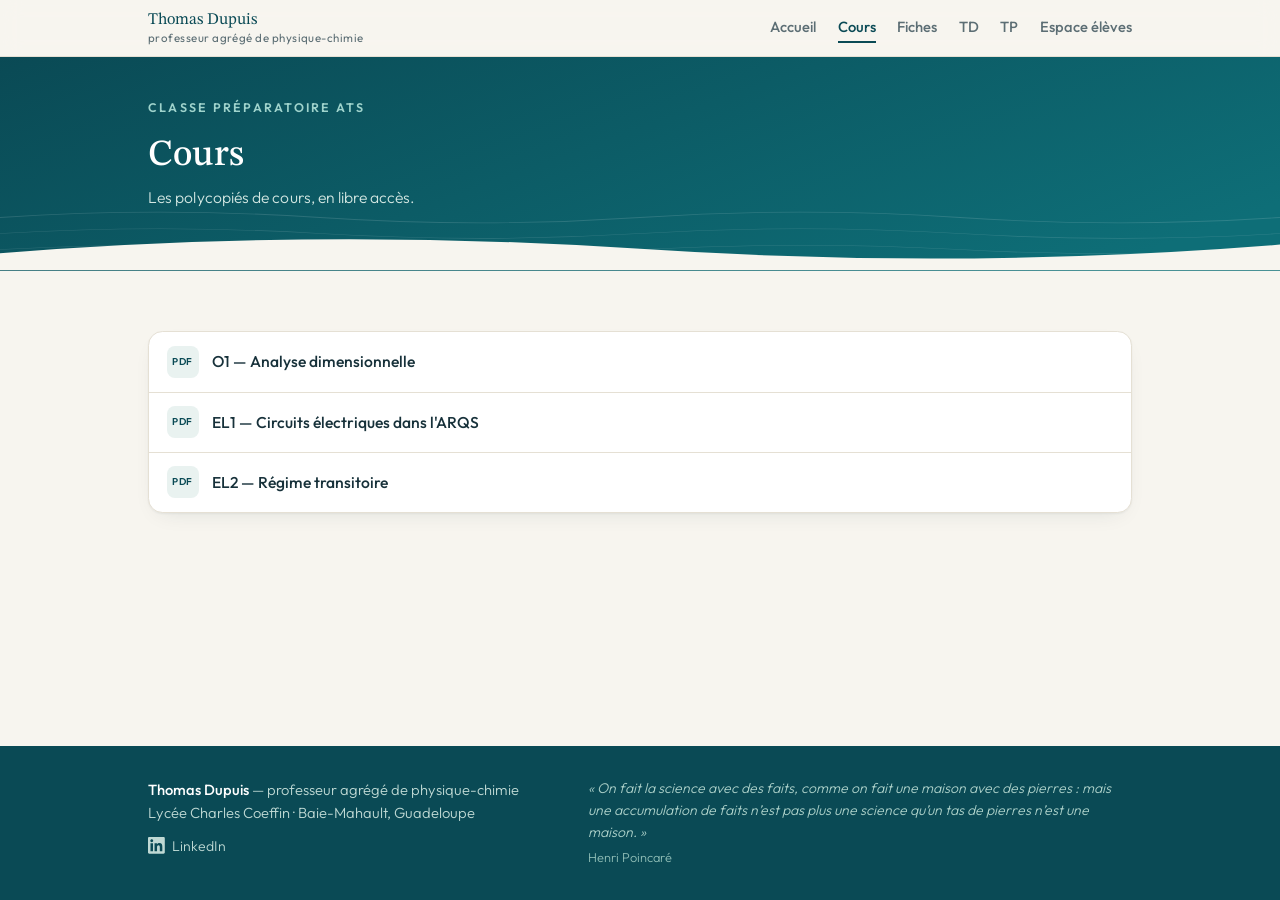
==== cours.html @ 6513dec6 "Add files via upload" ====
<!DOCTYPE html>
<html lang="fr">
<head>
<meta charset="UTF-8">
<meta name="viewport" content="width=device-width, initial-scale=1.0">
<title>Cours — Physique ATS</title>
<link rel="preconnect" href="https://fonts.googleapis.com">
<link rel="preconnect" href="https://fonts.gstatic.com" crossorigin>
<link href="https://fonts.googleapis.com/css2?family=STIX+Two+Text:wght@400;500;600&family=Outfit:wght@300;400;500;600&display=swap" rel="stylesheet">
<link rel="stylesheet" href="style.css">
</head>
<body>

<nav>
  <div class="nav-inner">
    <a class="nav-marque" href="index.html">
      <span class="nom">Thomas Dupuis</span>
      <span class="statut">professeur agrégé de physique-chimie</span>
    </a>
    <a class="lien" href="index.html">Accueil</a>
    <a class="lien actif" href="cours.html">Cours</a>
    <a class="lien" href="fiches.html">Fiches</a>
    <a class="lien" href="td.html">TD</a>
    <a class="lien" href="tp.html">TP</a>
    <a class="lien" href="eleves.html">Espace élèves</a>
  </div>
</nav>

<header class="hero compact">
  <svg class="ondes" viewBox="0 0 1200 400" preserveAspectRatio="none" aria-hidden="true">
    <path d="M0 300 Q150 280 300 300 T600 300 T900 300 T1200 300" fill="none" stroke="#fff" stroke-width="1.5"/>
    <path d="M0 330 Q150 312 300 330 T600 330 T900 330 T1200 330" fill="none" stroke="#fff" stroke-width="1.2"/>
    <path d="M0 360 Q150 344 300 360 T600 360 T900 360 T1200 360" fill="none" stroke="#fff" stroke-width="1"/>
  </svg>
  <div class="hero-inner">
    <div class="hero-texte">
      <p class="surtitre">Classe préparatoire ATS</p>
      <h1>Cours</h1>
      <p class="sous-titre">Les polycopiés de cours, en libre accès.</p>
    </div>
  </div>
</header>
<svg class="vague" viewBox="0 0 1200 60" preserveAspectRatio="none" aria-hidden="true">
  <path d="M0 60 L0 40 Q300 10 600 35 T1200 30 L1200 60 Z"/>
</svg>

<main>
  <div class="page">
    <section class="apparait">
      <div class="carte"><ul class="docs" data-liste="COURS"></ul></div>
    </section>
  </div>
</main>

<footer>
  <div class="footer-inner">
    <div><strong>Thomas Dupuis</strong> — professeur agrégé de physique-chimie<br>
    Lycée Charles Coeffin · Baie-Mahault, Guadeloupe<br>
    <a class="linkedin" href="https://www.linkedin.com/in/thomas-dupuis-775603148/" target="_blank" rel="noopener" aria-label="Profil LinkedIn de Thomas Dupuis">
      <svg viewBox="0 0 24 24" aria-hidden="true"><path d="M20.447 20.452h-3.554v-5.569c0-1.328-.027-3.037-1.852-3.037-1.853 0-2.136 1.445-2.136 2.939v5.667H9.351V9h3.414v1.561h.046c.477-.9 1.637-1.85 3.37-1.85 3.601 0 4.267 2.37 4.267 5.455v6.286zM5.337 7.433c-1.144 0-2.063-.926-2.063-2.065 0-1.138.92-2.063 2.063-2.063 1.14 0 2.064.925 2.064 2.063 0 1.139-.925 2.065-2.064 2.065zm1.782 13.019H3.555V9h3.564v11.452zM22.225 0H1.771C.792 0 0 .774 0 1.729v20.542C0 23.227.792 24 1.771 24h20.451C23.2 24 24 23.227 24 22.271V1.729C24 .774 23.2 0 22.225 0z"/></svg>
      LinkedIn</a></div>
    <div class="citation">« On fait la science avec des faits, comme on fait une maison avec des pierres :
    mais une accumulation de faits n’est pas plus une science qu’un tas de pierres n’est une maison. »
    <span class="auteur">Henri Poincaré</span></div>
  </div>
</footer>

<script src="documents.js"></script>
<script src="commun.js"></script>
</body>
</html>
---- style.css ----
/* ==========================================================
   STYLE.CSS — apparence du site (palette modifiable ici)
   Bleu-vert lagon :
     foncé  #0A4A55  (titres, bandeaux)
     accent #0E6E77  (liens, boutons)
     clair  #E9F2F0  (fonds doux)
   ========================================================== */
:root{
  --sable:        #F7F5EF;
  --encre:        #17313A;
  --encre-2:      #5C6E74;
  --accent:       #0E6E77;
  --accent-fonce: #0A4A55;
  --accent-clair: #E9F2F0;
  --ecume:        #FFFFFF;
  --trait:        #E5E0D4;
  --ombre: 0 1px 2px rgba(23,49,58,.05), 0 8px 24px -12px rgba(23,49,58,.14);
}

*{margin:0;padding:0;box-sizing:border-box}
html{scroll-behavior:smooth;scroll-padding-top:5rem}
body{
  font-family:'Outfit',system-ui,sans-serif;
  background:var(--sable);
  color:var(--encre);
  line-height:1.6;
  -webkit-font-smoothing:antialiased;
  display:flex;flex-direction:column;min-height:100vh;
}
main{flex:1}
h1,h2,h3{font-family:'STIX Two Text',Georgia,serif;font-weight:500;line-height:1.2}

/* ---------- Navigation ---------- */
nav{
  position:sticky;top:0;z-index:50;
  background:rgba(247,245,239,.88);
  backdrop-filter:blur(10px);-webkit-backdrop-filter:blur(10px);
  border-bottom:1px solid var(--trait);
}
.nav-inner{
  max-width:64rem;margin:0 auto;padding:.65rem 1.25rem;
  display:flex;align-items:center;gap:1.35rem;flex-wrap:wrap;
}
.nav-marque{text-decoration:none;margin-right:auto;line-height:1.25}
.nav-marque .nom{font-family:'STIX Two Text',serif;font-size:1.02rem;color:var(--accent-fonce);display:block}
.nav-marque .statut{font-size:.72rem;color:var(--encre-2);letter-spacing:.04em;display:block}
nav a.lien{
  color:var(--encre-2);text-decoration:none;font-size:.92rem;font-weight:500;
  padding:.15rem 0;border-bottom:2px solid transparent;
  transition:color .2s,border-color .2s;
}
nav a.lien:hover{color:var(--accent);border-color:var(--accent)}
nav a.lien.actif{color:var(--accent-fonce);border-color:var(--accent-fonce)}

/* ---------- Bandeau (hero) ---------- */
header.hero{
  background:linear-gradient(160deg,var(--accent-fonce) 0%,var(--accent) 90%);
  color:#F2F7F5;
  position:relative;overflow:hidden;
}
.hero svg.ondes{position:absolute;inset:0;width:100%;height:100%;opacity:.13;pointer-events:none}
.hero-inner{
  max-width:64rem;margin:0 auto;position:relative;z-index:1;
  padding:4.2rem 1.25rem 5.6rem;
  display:flex;align-items:center;gap:2.2rem;
}
.hero-texte{flex:1;min-width:0}
.hero .surtitre{
  text-transform:uppercase;letter-spacing:.18em;font-size:.78rem;
  color:#9FD3CC;font-weight:600;margin-bottom:1rem;
}
.hero h1{font-size:clamp(2rem,4.6vw,3rem);margin-bottom:1rem;color:#fff}
.hero p.sous-titre{color:#D3E7E2;font-weight:300;font-size:.98rem;letter-spacing:.005em}
.hero-photo{
  flex:0 0 25rem;max-width:46%;
  border-radius:1rem;overflow:hidden;
  box-shadow:0 12px 32px -10px rgba(0,0,0,.45);
  border:3px solid rgba(255,255,255,.25);
  transform:rotate(1.2deg);
}
.hero-photo img{display:block;width:100%;height:auto}
/* bandeau réduit des sous-pages */
header.hero.compact .hero-inner{padding:2.6rem 1.25rem 3.8rem}
header.hero.compact h1{font-size:clamp(1.6rem,3.6vw,2.3rem);margin-bottom:.4rem}

.vague{display:block;width:100%;height:3.2rem;margin-top:-3.2rem;position:relative;z-index:2}
.vague path{fill:var(--sable)}

/* ---------- Annonce ---------- */
.annonce{max-width:64rem;margin:1.4rem auto -.8rem;padding:0 1.25rem}
.annonce>div{
  background:#FDF8EC;border:1px solid #EAD9A8;border-radius:.6rem;
  padding:.7rem 1rem;font-size:.95rem;color:#6B5720;
}

/* ---------- Contenu ---------- */
main>.page{max-width:64rem;margin:0 auto;padding:1.2rem 1.25rem 4rem}
section{padding-top:2.6rem}
.sec-tete{display:flex;align-items:baseline;gap:.9rem;margin-bottom:1.1rem}
.sec-tete h2{font-size:1.45rem;color:var(--accent-fonce)}
.sec-tete .filet{flex:1;height:1px;background:var(--trait)}
.sec-note{color:var(--encre-2);font-size:.93rem;margin:-.5rem 0 1.1rem}

/* ---------- Tuiles de l'accueil ---------- */
.tuiles{
  display:grid;grid-template-columns:repeat(auto-fit,minmax(15rem,1fr));
  gap:1.1rem;margin-top:2.4rem;
}
a.tuile{
  background:var(--ecume);border:1px solid var(--trait);border-radius:1rem;
  box-shadow:var(--ombre);padding:1.35rem 1.4rem 1.2rem;
  text-decoration:none;color:var(--encre);
  transition:transform .22s,box-shadow .22s,border-color .22s;
  display:flex;flex-direction:column;gap:.35rem;
}
a.tuile:hover{
  transform:translateY(-4px);border-color:var(--accent);
  box-shadow:0 4px 8px rgba(23,49,58,.06), 0 16px 34px -12px rgba(10,74,85,.28);
}
a.tuile h2{font-size:1.22rem;color:var(--accent-fonce)}
a.tuile p{font-size:.9rem;color:var(--encre-2);font-weight:300}
a.tuile .fleche{
  margin-top:auto;padding-top:.5rem;color:var(--accent);font-weight:600;font-size:.9rem;
  transition:padding-left .22s;
}
a.tuile:hover .fleche{padding-left:.4rem}
a.tuile.protegee h2::after{content:" 🔒";font-size:.85rem}

/* ---------- Listes de documents ---------- */
.carte{
  background:var(--ecume);border:1px solid var(--trait);border-radius:.9rem;
  box-shadow:var(--ombre);overflow:hidden;
}
ul.docs{list-style:none}
ul.docs li+li{border-top:1px solid var(--trait)}
ul.docs a{
  display:flex;align-items:center;gap:.85rem;
  padding:.85rem 1.1rem;text-decoration:none;color:var(--encre);
  font-weight:500;font-size:.98rem;
  transition:background .2s,padding-left .25s,color .2s;
}
ul.docs a:hover{background:var(--accent-clair);padding-left:1.45rem;color:var(--accent-fonce)}
ul.docs .pdf{
  flex:none;width:2rem;height:2rem;border-radius:.5rem;
  background:var(--accent-clair);color:var(--accent-fonce);
  display:grid;place-items:center;font-size:.62rem;font-weight:600;letter-spacing:.05em;
}
.vide{padding:1rem 1.1rem;color:var(--encre-2);font-size:.95rem;font-style:italic}

/* ---------- Espace élèves ---------- */
.verrou{text-align:center;padding:2.6rem 1.25rem;margin-top:2.2rem}
.verrou p{color:var(--encre-2);max-width:27rem;margin:0 auto 1.4rem}
.champ-code{display:flex;gap:.6rem;justify-content:center;flex-wrap:wrap}
.champ-code input{
  font:inherit;padding:.65rem 1rem;border:1px solid var(--trait);border-radius:.6rem;
  background:#fff;width:14rem;text-align:center;letter-spacing:.08em;
  transition:border-color .2s,box-shadow .2s;
}
.champ-code input:focus{outline:none;border-color:var(--accent);box-shadow:0 0 0 3px rgba(14,110,119,.18)}
.champ-code button{
  font:inherit;font-weight:600;cursor:pointer;
  background:var(--accent);color:#fff;border:none;border-radius:.6rem;
  padding:.65rem 1.4rem;transition:background .2s,transform .1s;
}
.champ-code button:hover{background:var(--accent-fonce)}
.champ-code button:active{transform:scale(.97)}
.erreur-code{color:#A33B2E;font-size:.9rem;margin-top:.8rem;min-height:1.4em}
@keyframes secousse{
  0%,100%{transform:translateX(0)}20%,60%{transform:translateX(-6px)}40%,80%{transform:translateX(6px)}
}
.secousse{animation:secousse .4s}
.deconnexion{margin-top:1.6rem;text-align:right}
.deconnexion button{
  font:inherit;font-size:.85rem;color:var(--encre-2);background:none;border:none;
  cursor:pointer;text-decoration:underline;
}
.deconnexion button:hover{color:var(--accent)}

/* ---------- Apparition au défilement ---------- */
.apparait{opacity:0;transform:translateY(14px);transition:opacity .6s ease,transform .6s ease}
.apparait.visible{opacity:1;transform:none}
@media (prefers-reduced-motion:reduce){
  html{scroll-behavior:auto}
  .apparait{opacity:1;transform:none;transition:none}
}

/* ---------- Pied de page ---------- */
footer{background:var(--accent-fonce);color:#BFD9D4;margin-top:2rem}
.footer-inner{
  max-width:64rem;margin:0 auto;padding:2rem 1.25rem;
  font-size:.92rem;font-weight:300;
  display:flex;justify-content:space-between;gap:1rem;flex-wrap:wrap;
}
footer strong{color:#fff;font-weight:500}
footer a.linkedin{
  display:inline-flex;align-items:center;gap:.45rem;
  color:#BFD9D4;text-decoration:none;font-size:.88rem;margin-top:.6rem;
  transition:color .2s;
}
footer a.linkedin:hover{color:#fff}
footer a.linkedin svg{width:1.05rem;height:1.05rem;fill:currentColor}
footer .citation{
  font-style:italic;font-size:.88rem;color:#A9CEC7;
  max-width:34rem;line-height:1.55;
}
footer .citation .auteur{font-style:normal;font-size:.8rem;color:#8FBDB6;display:block;margin-top:.3rem}

/* ---------- Écrans étroits ---------- */
@media (max-width:720px){
  .hero-inner{flex-direction:column;align-items:flex-start;gap:1.8rem;padding:3rem 1.25rem 4.6rem}
  .hero-photo{flex:none;max-width:100%;width:100%;transform:none}
  .nav-inner{gap:.85rem}
}
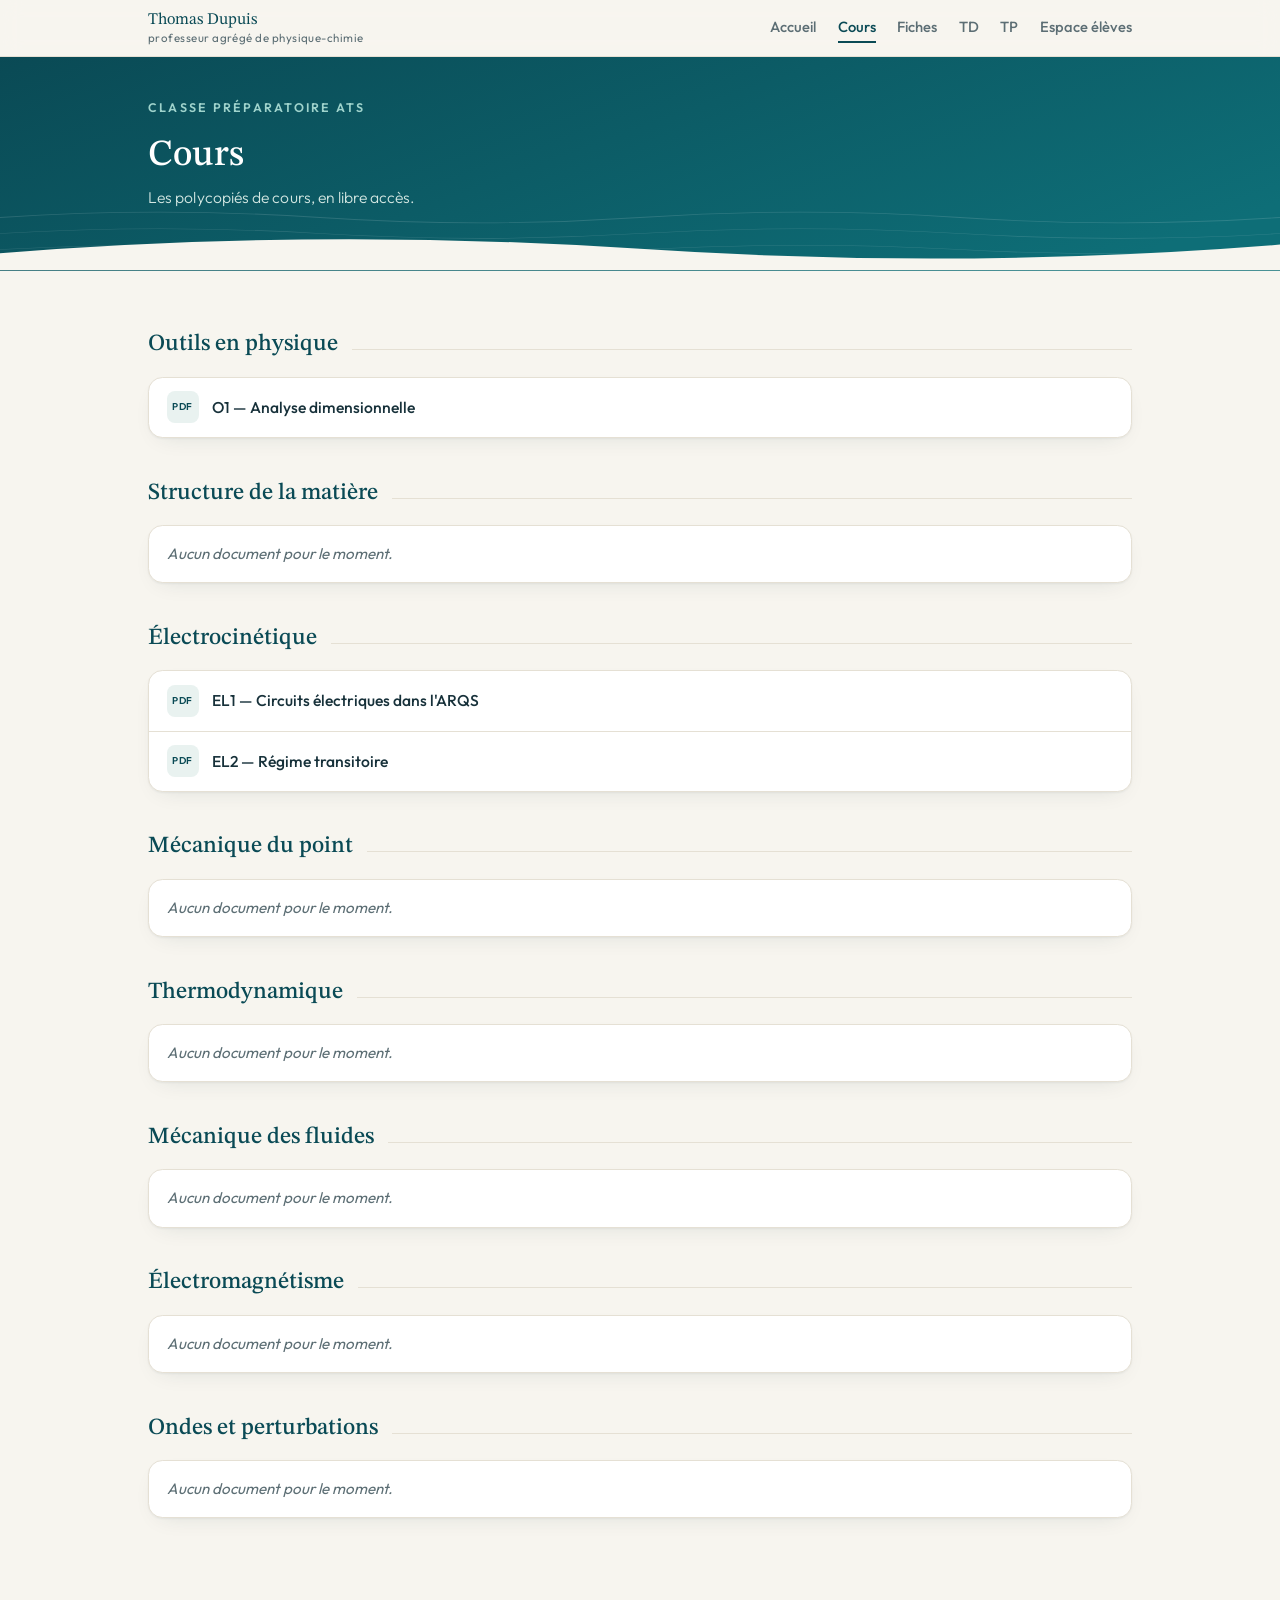
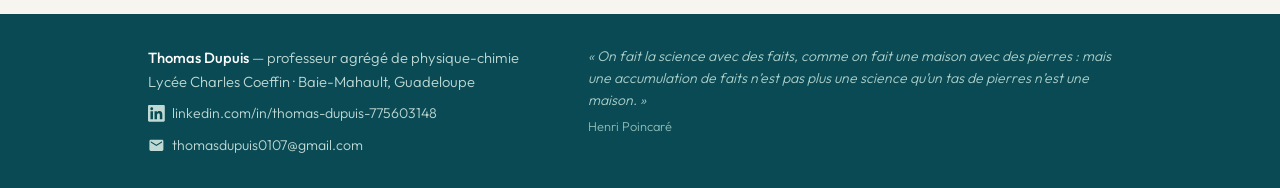
==== commit 7ba415e8: "Add files via upload" ====
--- a/cours.html
+++ b/cours.html
@@ -18,11 +18,13 @@
       <span class="statut">professeur agrégé de physique-chimie</span>
     </a>
     <a class="lien" href="index.html">Accueil</a>
+    <div class="nav-groupe">
     <a class="lien actif" href="cours.html">Cours</a>
     <a class="lien" href="fiches.html">Fiches</a>
     <a class="lien" href="td.html">TD</a>
     <a class="lien" href="tp.html">TP</a>
     <a class="lien" href="eleves.html">Espace élèves</a>
+    </div>
   </div>
 </nav>
 
@@ -46,9 +48,7 @@
 
 <main>
   <div class="page">
-    <section class="apparait">
-      <div class="carte"><ul class="docs" data-liste="COURS"></ul></div>
-    </section>
+    <div data-rubrique="COURS"></div>
   </div>
 </main>
 
@@ -56,9 +56,12 @@
   <div class="footer-inner">
     <div><strong>Thomas Dupuis</strong> — professeur agrégé de physique-chimie<br>
     Lycée Charles Coeffin · Baie-Mahault, Guadeloupe<br>
-    <a class="linkedin" href="https://www.linkedin.com/in/thomas-dupuis-775603148/" target="_blank" rel="noopener" aria-label="Profil LinkedIn de Thomas Dupuis">
+    <a class="contact" href="https://www.linkedin.com/in/thomas-dupuis-775603148/" target="_blank" rel="noopener" aria-label="Profil LinkedIn de Thomas Dupuis">
       <svg viewBox="0 0 24 24" aria-hidden="true"><path d="M20.447 20.452h-3.554v-5.569c0-1.328-.027-3.037-1.852-3.037-1.853 0-2.136 1.445-2.136 2.939v5.667H9.351V9h3.414v1.561h.046c.477-.9 1.637-1.85 3.37-1.85 3.601 0 4.267 2.37 4.267 5.455v6.286zM5.337 7.433c-1.144 0-2.063-.926-2.063-2.065 0-1.138.92-2.063 2.063-2.063 1.14 0 2.064.925 2.064 2.063 0 1.139-.925 2.065-2.064 2.065zm1.782 13.019H3.555V9h3.564v11.452zM22.225 0H1.771C.792 0 0 .774 0 1.729v20.542C0 23.227.792 24 1.771 24h20.451C23.2 24 24 23.227 24 22.271V1.729C24 .774 23.2 0 22.225 0z"/></svg>
-      LinkedIn</a></div>
+      linkedin.com/in/thomas-dupuis-775603148</a>
+    <a class="contact" href="mailto:thomasdupuis0107@gmail.com" aria-label="Écrire à Thomas Dupuis">
+      <svg viewBox="0 0 24 24" aria-hidden="true"><path d="M20 4H4c-1.1 0-1.99.9-1.99 2L2 18c0 1.1.9 2 2 2h16c1.1 0 2-.9 2-2V6c0-1.1-.9-2-2-2zm0 4-8 5-8-5V6l8 5 8-5v2z"/></svg>
+      thomasdupuis0107@gmail.com</a></div>
     <div class="citation">« On fait la science avec des faits, comme on fait une maison avec des pierres :
     mais une accumulation de faits n’est pas plus une science qu’un tas de pierres n’est une maison. »
     <span class="auteur">Henri Poincaré</span></div>
--- a/style.css
+++ b/style.css
@@ -50,6 +50,7 @@
   transition:color .2s,border-color .2s;
 }
 nav a.lien:hover{color:var(--accent);border-color:var(--accent)}
+.nav-groupe{display:contents}
 nav a.lien.actif{color:var(--accent-fonce);border-color:var(--accent-fonce)}
 
 /* ---------- Bandeau (hero) ---------- */
@@ -192,13 +193,13 @@
   display:flex;justify-content:space-between;gap:1rem;flex-wrap:wrap;
 }
 footer strong{color:#fff;font-weight:500}
-footer a.linkedin{
-  display:inline-flex;align-items:center;gap:.45rem;
-  color:#BFD9D4;text-decoration:none;font-size:.88rem;margin-top:.6rem;
-  transition:color .2s;
-}
-footer a.linkedin:hover{color:#fff}
-footer a.linkedin svg{width:1.05rem;height:1.05rem;fill:currentColor}
+footer a.contact{
+  display:flex;align-items:center;gap:.45rem;
+  color:#BFD9D4;text-decoration:none;font-size:.88rem;margin-top:.55rem;
+  transition:color .2s;width:fit-content;
+}
+footer a.contact:hover{color:#fff}
+footer a.contact svg{flex:none;width:1.05rem;height:1.05rem;fill:currentColor}
 footer .citation{
   font-style:italic;font-size:.88rem;color:#A9CEC7;
   max-width:34rem;line-height:1.55;
@@ -210,4 +211,12 @@
   .hero-inner{flex-direction:column;align-items:flex-start;gap:1.8rem;padding:3rem 1.25rem 4.6rem}
   .hero-photo{flex:none;max-width:100%;width:100%;transform:none}
   .nav-inner{gap:.85rem}
-}
+  /* Sur téléphone : "Accueil" reste en haut avec le nom,
+     les autres rubriques (Cours, Fiches, TD, TP, Espace élèves)
+     passent ensemble sur la ligne du dessous */
+  .nav-groupe{display:flex;flex-basis:100%;flex-wrap:wrap;justify-content:space-between;gap:.85rem .5rem}
+  /* Surtitre de l'accueil : centré, sur deux lignes */
+  .hero .surtitre{text-align:center}
+  .hero .surtitre span{display:block}
+  .hero .surtitre .sep{display:none}
+}
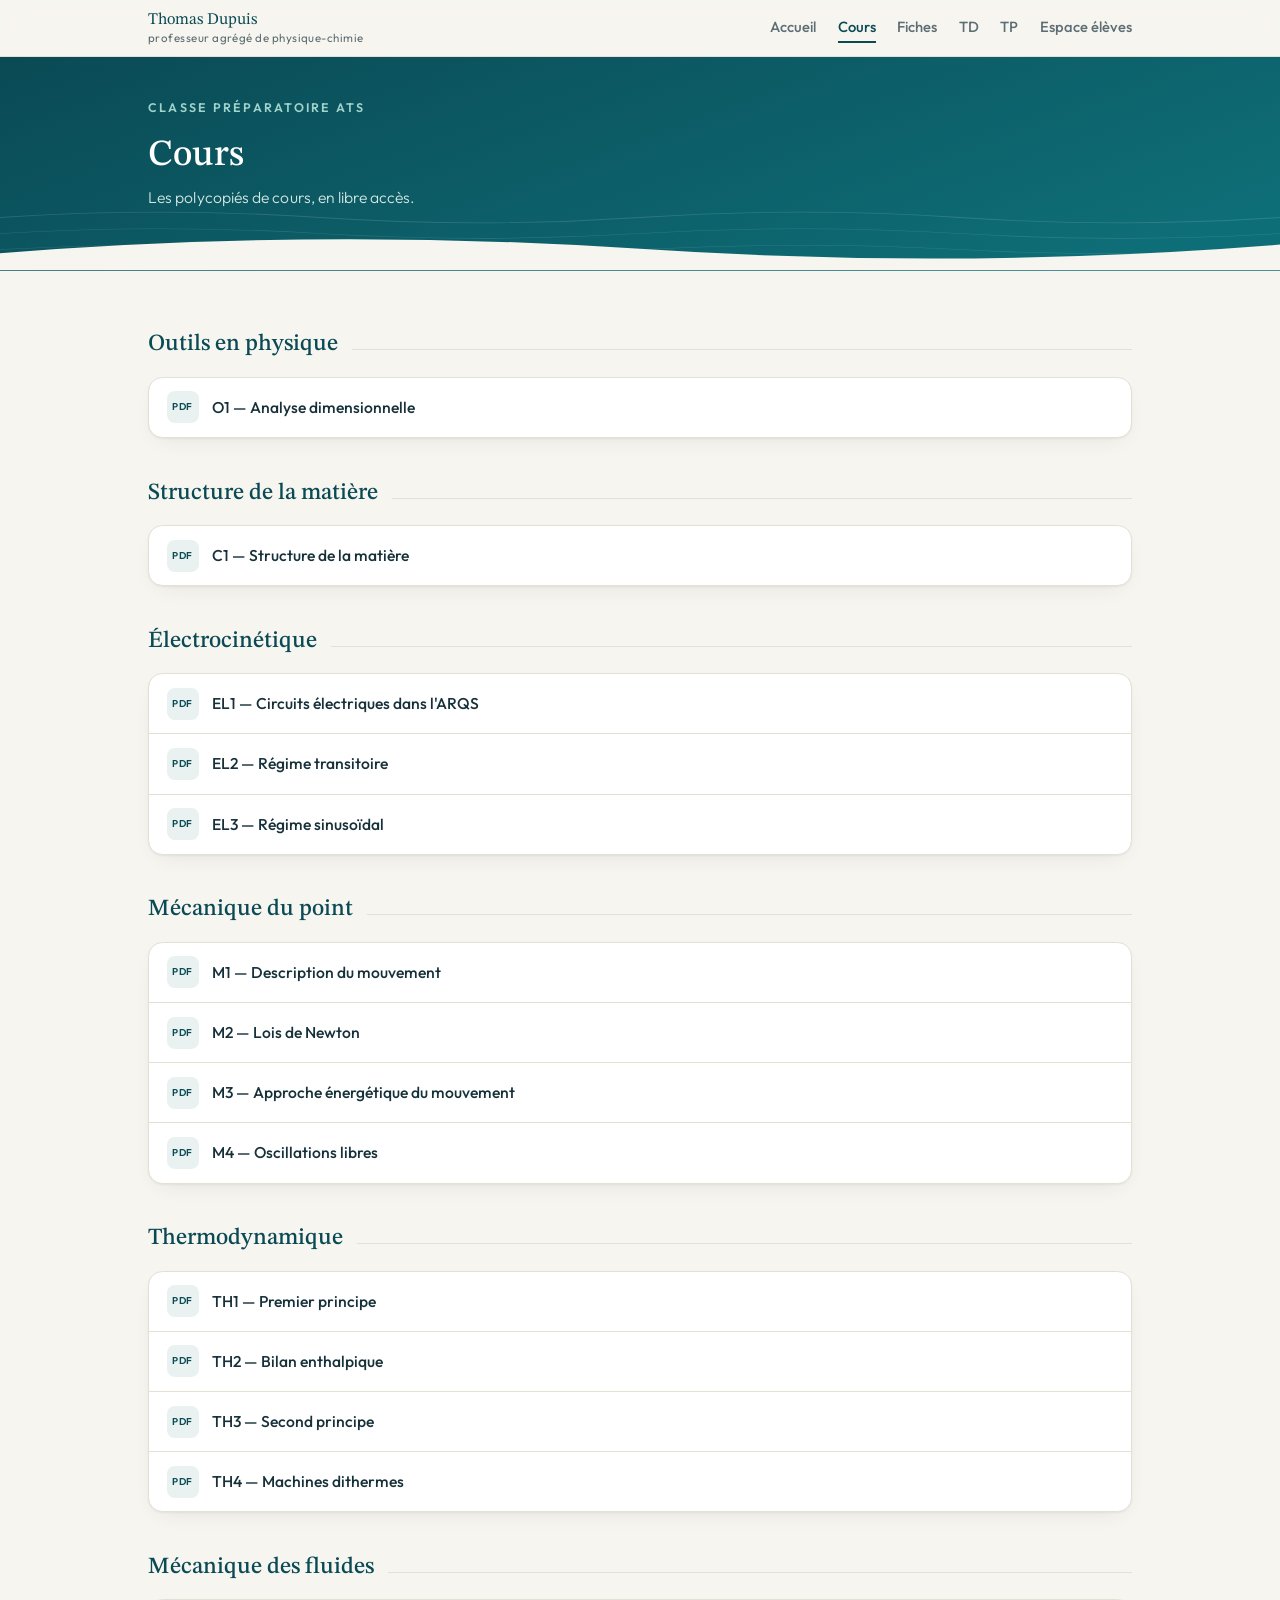
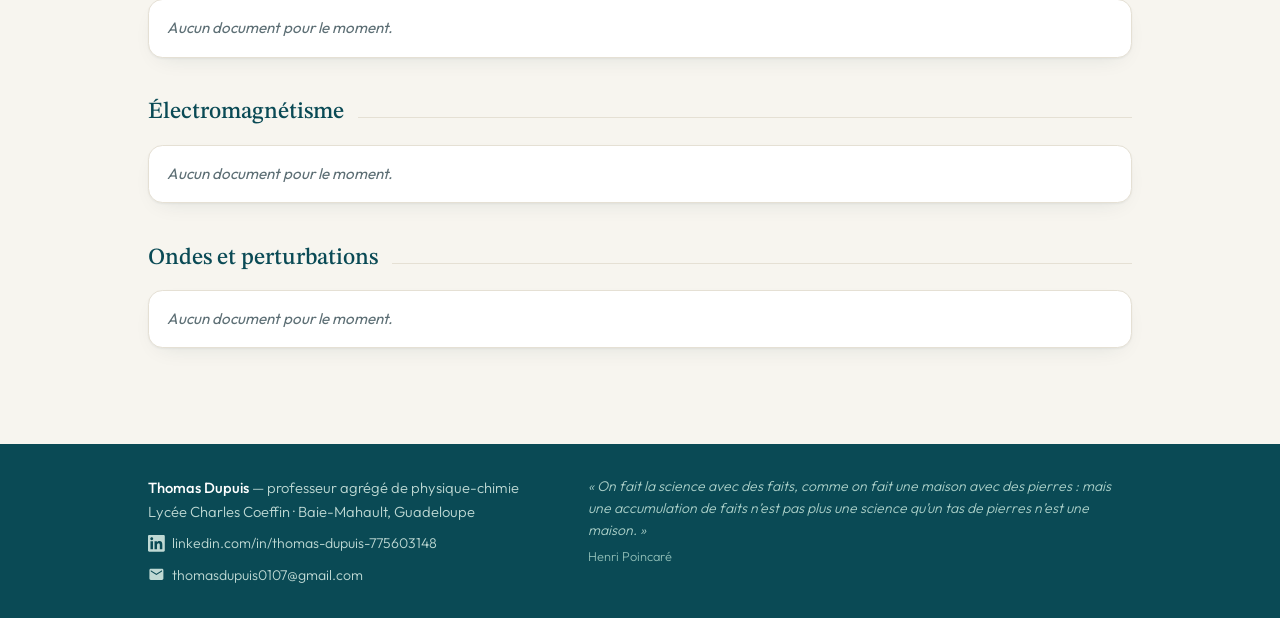
==== commit 8ede2b99: "Add files via upload" ====
--- a/cours.html
+++ b/cours.html
@@ -8,6 +8,7 @@
 <link rel="preconnect" href="https://fonts.gstatic.com" crossorigin>
 <link href="https://fonts.googleapis.com/css2?family=STIX+Two+Text:wght@400;500;600&family=Outfit:wght@300;400;500;600&display=swap" rel="stylesheet">
 <link rel="stylesheet" href="style.css">
+<link rel="icon" type="image/png" href="Guadeloupe_logo.png">
 </head>
 <body>
 
